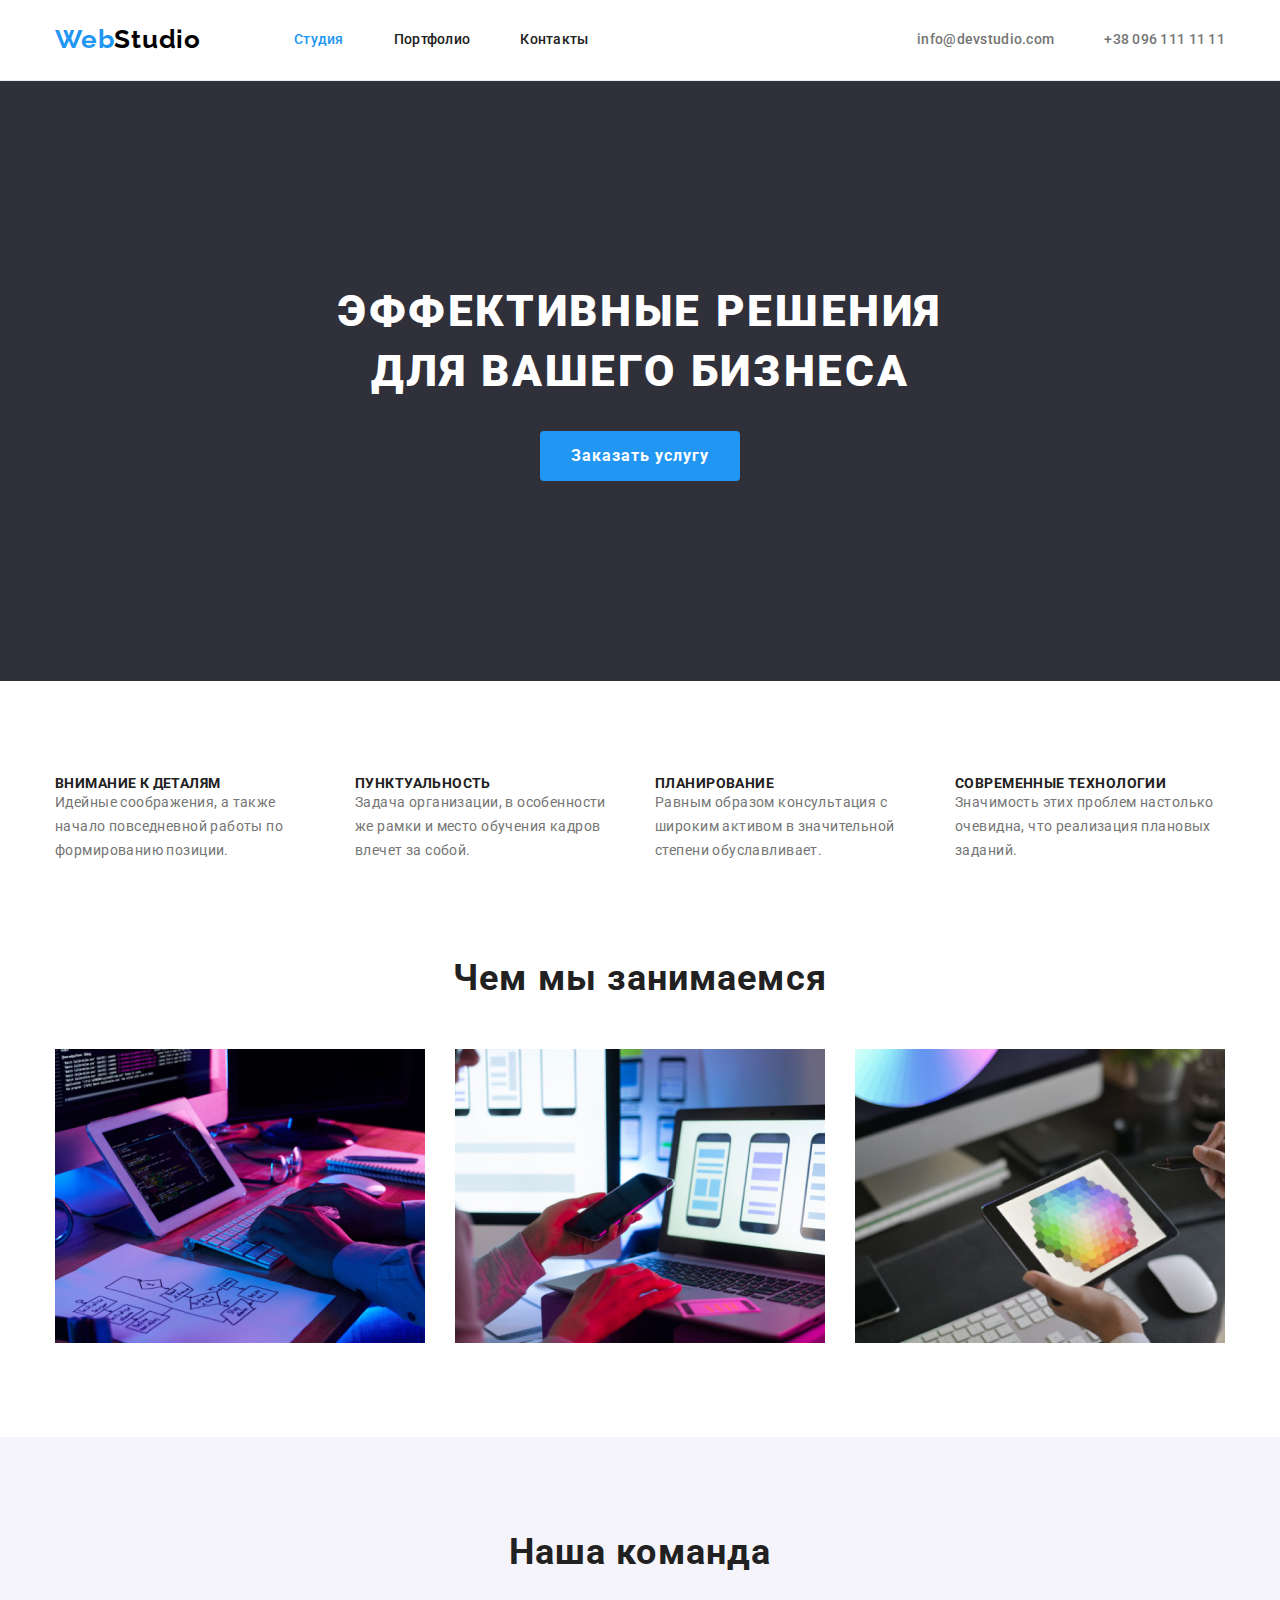
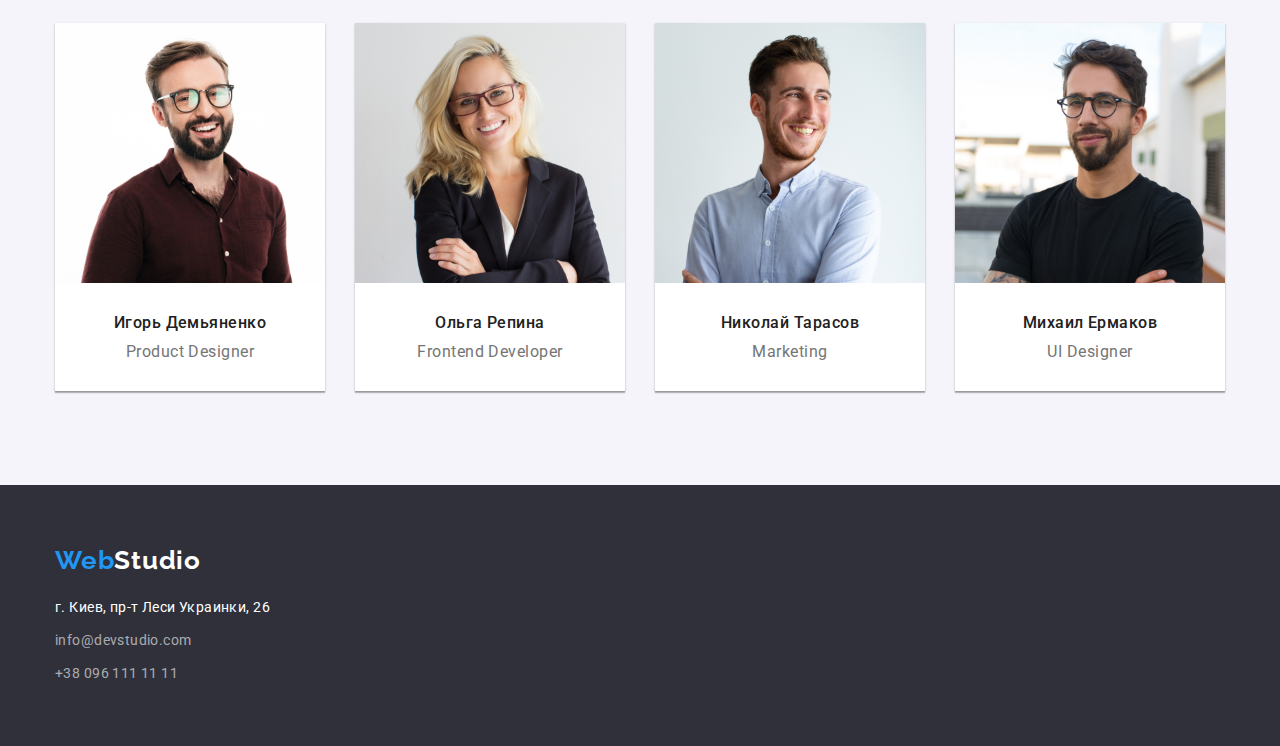
==== index.html @ e0f99a3e "1st initial commit" ====
<!DOCTYPE html>
<html lang="ru">
  <head>
    <meta charset="UTF-8" />
    <meta name="viewport" content="width=device-width, initial-scale=1.0" />
    <title>Главная</title>
    <link rel="stylesheet" href="https://cdnjs.cloudflare.com/ajax/libs/modern-normalize/1.0.0/modern-normalize.css" />
    <link
      href="https://fonts.googleapis.com/css2?family=Raleway:wght@700&family=Roboto:wght@400;500;700;900&display=swap"
      rel="stylesheet"
    />
    <link rel="stylesheet" href="./css/styles.css" />
  </head>

  <body>

    <!--HEADER-->

    
    <header class="page-header">
      
      <div class="container">
   
         <nav class="navigation">
           <a class="logo link logo-light-theme" href="./index.html" aria-label="логотип Веб Студии">
             <span class="logo-web">Web</span><span class="logo-studio-dark">Studio</span>
           </a>
         </nav>
   
         <nav class="navigation">
   
           <ul class="navigation-list list">
             <li class="navigation-list-item">
               <a class="navigation-list-link link link-current " href="./index.html">Студия</a>
             </li>
             <li class="navigation-list-item">
               <a class="navigation-list-link link" href="./portfolio.html">Портфолио</a>
             </li>
             <li class="navigation-list-item">
               <a class="navigation-list-link link" href="">Контакты</a>
             </li>
           </ul>
   
         </nav>
       
         <address class="address">
   
           <ul class="address-list list">
             <li class="address-list-item">
               <a class="address-list-link link address-light-theme" href="mailto:info@devstudio.com">info@devstudio.com</a>
             </li>
             <li class="address-list-item">
               <a class="address-list-link link address-light-theme" href="tel:+380961111111">+38 096 111 11 11</a>
             </li>
           </ul>
         </address>
       </div>
   
       </header>


    <main>

      <!--HERO-->

      <section class="hero">

        <h1 class="hero-title">
          Эффективные решения для вашего бизнеса
        </h1>

        <button class="modal-button" type="button">Заказать услугу</button>
      </section>

      <!--ADVANTAGES-->

      <section class="advantages">

        <h2 hidden>Advantages</h2>

        <ul class="advantages-list list container">

         <li class="advantages-list-item">
           <h3 class="advantages-list-title">Внимание к деталям</h3>
           <p class="advantages-list-description">
             Идейные соображения, а также начало повседневной работы по формированию позиции.
           </p>
         </li>
          
         <li class="advantages-list-item">
           <h3 class="advantages-list-title">Пунктуальность</h3>
           <p class="advantages-list-description">
             Задача организации, в особенности же рамки и место обучения кадров влечет за собой.
           </p>
         </li>

         <li class="advantages-list-item">
           <h3 class="advantages-list-title">Планирование</h3>
           <p class="advantages-list-description">
            Равным образом консультация с широким активом в значительной степени обуславливает.
           </p>
         </li>

         <li class="advantages-list-item">
          <h3 class="advantages-list-title">Современные технологии</h3>
           <p class="advantages-list-description">
             Значимость этих проблем настолько очевидна, что реализация плановых заданий.
           </p>
         </li>

        </ul>

      </section>

      <!--WORK EXAMPLES-->

      <section class="gallery">

        <h2 class="title">Чем мы занимаемся</h2>

        <ul class="gallery-list list container">

          <li class="gallery-list-item">
            <img
              class="gallery-img"
              src="./images/works/work_1.jpg"
              alt="человек печатает на клавиатуре"
              width="370"
              height="294"
            />
          </li>

          <li class="gallery-list-item">
            <img
              class="gallery-img"
              src="./images/works/work_2.jpg"
              alt="человек работает за ноутбуком с телефоном"
              width="370"
              height="294"
            />
          </li>

          <li class="gallery-list-item">
            <img
              class="gallery-img"
              src="./images/works/work_3.jpg"
              alt=" человек работает на айпаде"
              width="370"
              height="294"
            />
          </li>

        </ul></div>
        

      </section>

      <!--TEAM-->

      <section class="staff">

        <h2 class="title">Наша команда</h2>

        <ul class="staff-list list container">

          <li class="staff-list-item">
            <div class="product-designer">
              <img class="staff-photo" src="./images/team/team_1.jpg" alt="Игорь Демьяненко" width="270" height="260" />
              <h3 class="staff-name">Игорь Демьяненко</h3>
              <p lang="en" class="staff-proffession">Product Designer</p>
            </div>
          </li>

          <li class="staff-list-item">
            <div class="frontennd-developer">
              <img class="staff-photo" src="./images/team/team_2.jpg" alt="Ольга Репина" width="270" height="260" />
              <h3 class="staff-name">Ольга Репина</h3>
              <p lang="en" class="staff-proffession">Frontend Developer</p>
            </div>
          </li>

          <li class="staff-list-item">
            <div class="marketing">
              <img class="staff-photo" src="./images/team/team_3.jpg" alt="Николай Тарасов" width="270" height="260" />
              <h3 class="staff-name">Николай Тарасов</h3>
              <p lang="en" class="staff-proffession">Marketing</p>
            </div>
          </li>

          <li class="staff-list-item">
            <div class="ui-designer">
              <img class="staff-photo" src="./images/team/team_4.jpg" alt="Михаил Ермаков" width="270" height="260" />
              <h3 class="staff-name">Михаил Ермаков</h3>
              <p lang="en" class="staff-proffession">UI Designer</p>
            </div>
          </li>

        </ul>

      </section>
      
    </main>

    <!--FOOTER-->

    <footer class="footer">
      
      <section class="footer-container container">

        <h2 hidden>Adress</h2>

        <div class="footer-nav">

          <nav class="navigation">

            <a class="logo link" href="./index.html" aria-label="логотип Веб Студии"
              ><span class="logo-web">Web</span><span class="logo-studio-light">Studio</span></a
            >

          </nav>

          <address class="address">

            <ul class="address-list list">
              <li class="address-list-item">
                <a class="address-list-link link location" href="https://goo.gl/maps/hSvquqhqqcb26WJL9" target="_blank"
                  >г. Киев, пр-т Леси Украинки, 26</a
                >
              </li>
              <li class="address-list-item">
                <a class="address-list-link link address-dark-theme href="mailto:info@devstudio.com">info@devstudio.com</a>
              </li>
              <li class="address-list-item">
                <a class="address-list-link link address-dark-theme" href="tel:+380961111111">+38 096 111 11 11</a>
              </li>
            </ul>

          </address>

        </div>

      </section>
    </footer>
  </body>
</html>
---- css/styles.css ----
:root {
  --main-font: "Roboto", sans-serif;
  --secondary-font: "Raleway", sans-serif;
  --secondary-text-color: #212121;
  --main-text-color: #757575;
  --dark-theme-color: #ffffff;
  --dark-theme-secondary-color: rgba(255, 255, 255, 0.6);
  --dark-logo-color: #000000;
  --accent-color: #2196f3;
}

*,
*::before,
*::after {
  padding: 0;
  margin: 0;
}

img {
  display: block;
}

body {
  font-family: var(--main-font);
  font-style: normal;
  color: var(--main-text-color);
}

/* ============ COMPONENTS ============ */

.list {
  list-style: none;
  padding: 0px;
  margin: 0px;
  list-style: none;
}

.link {
  text-decoration: none;
}

.container {
  width: 1200px;
  padding-left: 15px;
  padding-right: 15px;
  margin-left: auto;
  margin-right: auto;
}

.logo {
  font-family: var(--secondary-font);
  font-style: normal;
  font-weight: 700;
  font-size: 26px;
  line-height: 1.192;
  letter-spacing: 0.03em;
}

.logo-web {
  color: var(--accent-color);
}

.address {
  font-family: var(--main-font);
  font-style: normal;
  font-size: 14px;
}

.modal-button {
  font-family: var(--main-font);
  font-weight: 700;
  font-size: 16px;
  line-height: 1.875;
  text-align: center;
  letter-spacing: 0.06em;
  color: var(--dark-theme-color);
  background-color: var(--accent-color);
  border-style: none;

  min-width: 200px;
  height: 50px;
  border-radius: 4px;
  margin-top: 30px;
}

.title {
  font-weight: 700;
  font-size: 36px;
  line-height: 1.167;
  text-align: center;
  letter-spacing: 0.03em;
  color: var(--secondary-text-color);
}

h1,
h2,
h3 {
  margin: 0px;
}

/* ============ END COMPONENTS ============ */

/* ============ HEADER ============ */

.page-header {
  border-bottom: 1px solid #ececec;
  padding-top: 24px;
  padding-bottom: 25px;
}

.page-header .container {
  display: flex;
  align-items: center;
  justify-content: center;
}

.page-header .navigation-list {
  display: flex;
  margin-left: 93px;
}

.page-header .navigation-list-item + .navigation-list-item {
  margin-left: 50px;
}

.logo-studio-dark {
  color: var(--dark-logo-color);
}

.navigation-list-link {
  display: block;
  color: var(--secondary-text-color);
  font-weight: 500;
  font-size: 14px;
  line-height: 1.143;
  letter-spacing: 0.02em;

  cursor: pointer;
}

.navigation-list-link:hover,
.navigation-list-link:focus,
.address-list-link:hover,
.address-list-link:focus {
  color: var(--accent-color);
}

.address-light-theme {
  font-weight: 500;
  line-height: 1.143;
  letter-spacing: 0.02em;
  color: var(--main-text-color);
}

.page-header .address {
  display: flex;
  margin-left: auto;
}

.page-header .address-list {
  display: flex;
}

.page-header .address-list-item + .address-list-item {
  margin-left: 50px;
}

.address-list-link {
  display: block;
}

.link-current {
  color: var(--accent-color);
}

/* ============ END HEADER ============ */

/* ============ HERO ============ */

.hero {
  padding-top: 200px;
  padding-bottom: 200px;
  background-color: #2f303a;
  text-align: center;
}

.hero-title {
  width: 696px;
  font-family: var(--main-font);
  font-style: normal;
  font-weight: 900;
  font-size: 44px;
  line-height: 1.364;
  letter-spacing: 0.06em;
  text-transform: uppercase;
  color: var(--dark-theme-color);
  margin: 0 auto;
}

/* ============ END HERO ============ */

/* ============ ADVANTAGES ============ */

.advantages {
  padding-top: 94px;
  padding-bottom: 94px;
}

.advantages-list-title {
  font-weight: 700;
  font-size: 14px;
  line-height: 1.143;
  letter-spacing: 0.03em;
  text-transform: uppercase;
  color: var(--secondary-text-color);
}

.advantages-list-description {
  font-weight: 400;
  font-size: 14px;
  line-height: 1.714;
  letter-spacing: 0.03em;
}

.advantages .container {
  display: flex;
  justify-content: space-between;
}

.advantages-list-item {
  width: 270px;
}

/* ============ END ADVANTAGES ============ */

/* ============ WORKS GALLERY ============ */

.gallery {
  padding-bottom: 94px;
}

.gallery .title {
}

.gallery .container {
  display: flex;
  justify-content: space-between;
  margin-top: 50px;
}

/* ============ END WORKS GALLERY ============ */

/* ============ TEAM ============ */

.staff {
  background-color: #f5f4fa;
  padding-top: 94px;
  padding-bottom: 94px;
}

.staff .container {
  display: flex;
  justify-content: space-between;
  margin-top: 50px;
}

.staff-name {
  font-weight: 500;
  font-size: 16px;
  line-height: 1.188;
  letter-spacing: 0.03em;
  color: var(--secondary-text-color);
  margin-top: 30px;
}

.staff-proffession {
  font-weight: 400;
  font-size: 16px;
  line-height: 1.188;
  letter-spacing: 0.03em;
  margin-top: 10px;
}

.staff-list-item {
  text-align: center;
  padding-bottom: 30px;
  background-color: var(--dark-theme-color);
  box-shadow: 0px 1px 3px rgba(0, 0, 0, 0.12), 0px 1px 1px rgba(0, 0, 0, 0.14), 0px 2px 1px rgba(0, 0, 0, 0.2);
}

/* ============ END TEAM ============ */

/* ============ FOOTER ============ */

.footer {
  padding-top: 60px;
  padding-bottom: 60px;
  background-color: #2f303a;
}

.logo-studio-light {
  color: var(--dark-theme-color);
}

.location {
  font-weight: 400;
  font-size: 14px;
  line-height: 1.714;
  letter-spacing: 0.03em;
  color: var(--dark-theme-color);
}

.address-dark-theme {
  font-weight: 400;
  line-height: 1.714;
  letter-spacing: 0.03em;
  color: var(--dark-theme-secondary-color);
}

.footer .address {
  margin-top: 20px;
}

.footer .address-list-item:not(:first-child) {
  margin-top: 9px;
}

/* ============ END FOOTER ============ */

/* ============ PORTFOLIO PAGE ============ */

.portfolio {
  padding-top: 94px;
  padding-bottom: 94px;
}

.filter-list {
  width: 611px;
  display: flex;
  justify-content: space-between;
  margin-left: auto;
  margin-right: auto;
}

.filter-button {
  font-weight: 500;
  font-size: 16px;
  line-height: 1.625;
  text-align: center;
  letter-spacing: 0.03em;
  color: var(--secondary-text-color);

  background-color: #f5f4fa;
  border-style: none;
  min-width: 73px;
  height: 50px;
  padding: 6px 22px;
  border-radius: 4px;

  cursor: pointer;
}

.filter-button:hover {
  color: var(--dark-theme-color);
  background-color: var(--accent-color);
  box-shadow: 0px 3px 1px rgba(0, 0, 0, 0.1), 0px 1px 2px rgba(0, 0, 0, 0.08), 0px 2px 2px rgba(0, 0, 0, 0.12);
}

.work-gallery .container {
  display: flex;
  flex-wrap: wrap;
  margin-top: 50px;
}

.work-list-item {
  width: calc((100% - 60px) / 3);
  margin-right: 30px;
  margin-bottom: 30px;
}

.work-list-item:nth-last-child(-n + 3) {
  margin-bottom: 0px;
}

.work-list-item:nth-child(3n) {
  margin-right: 0px;
}

.work-name {
  font-weight: 700;
  font-size: 18px;
  line-height: 2;
  letter-spacing: 0.06em;
  color: var(--secondary-text-color);
  margin-top: 20px;
}

.work-type {
  font-weight: 400;
  font-size: 16px;
  line-height: 1.875;
  letter-spacing: 0.03em;
  margin-top: 4px;
}

.work-card {
  padding-top: 20px;
  padding-bottom: 20px;
  padding-right: 24px;
  padding-left: 24px;
  border-top: 0;
  border-right: 1px;
  border-left: 1px;
  border-bottom: 1px;
  border-style: solid;
  border-color: #eeeeee;
}

/* ============ END PORTFOLIO PAGE ============ */
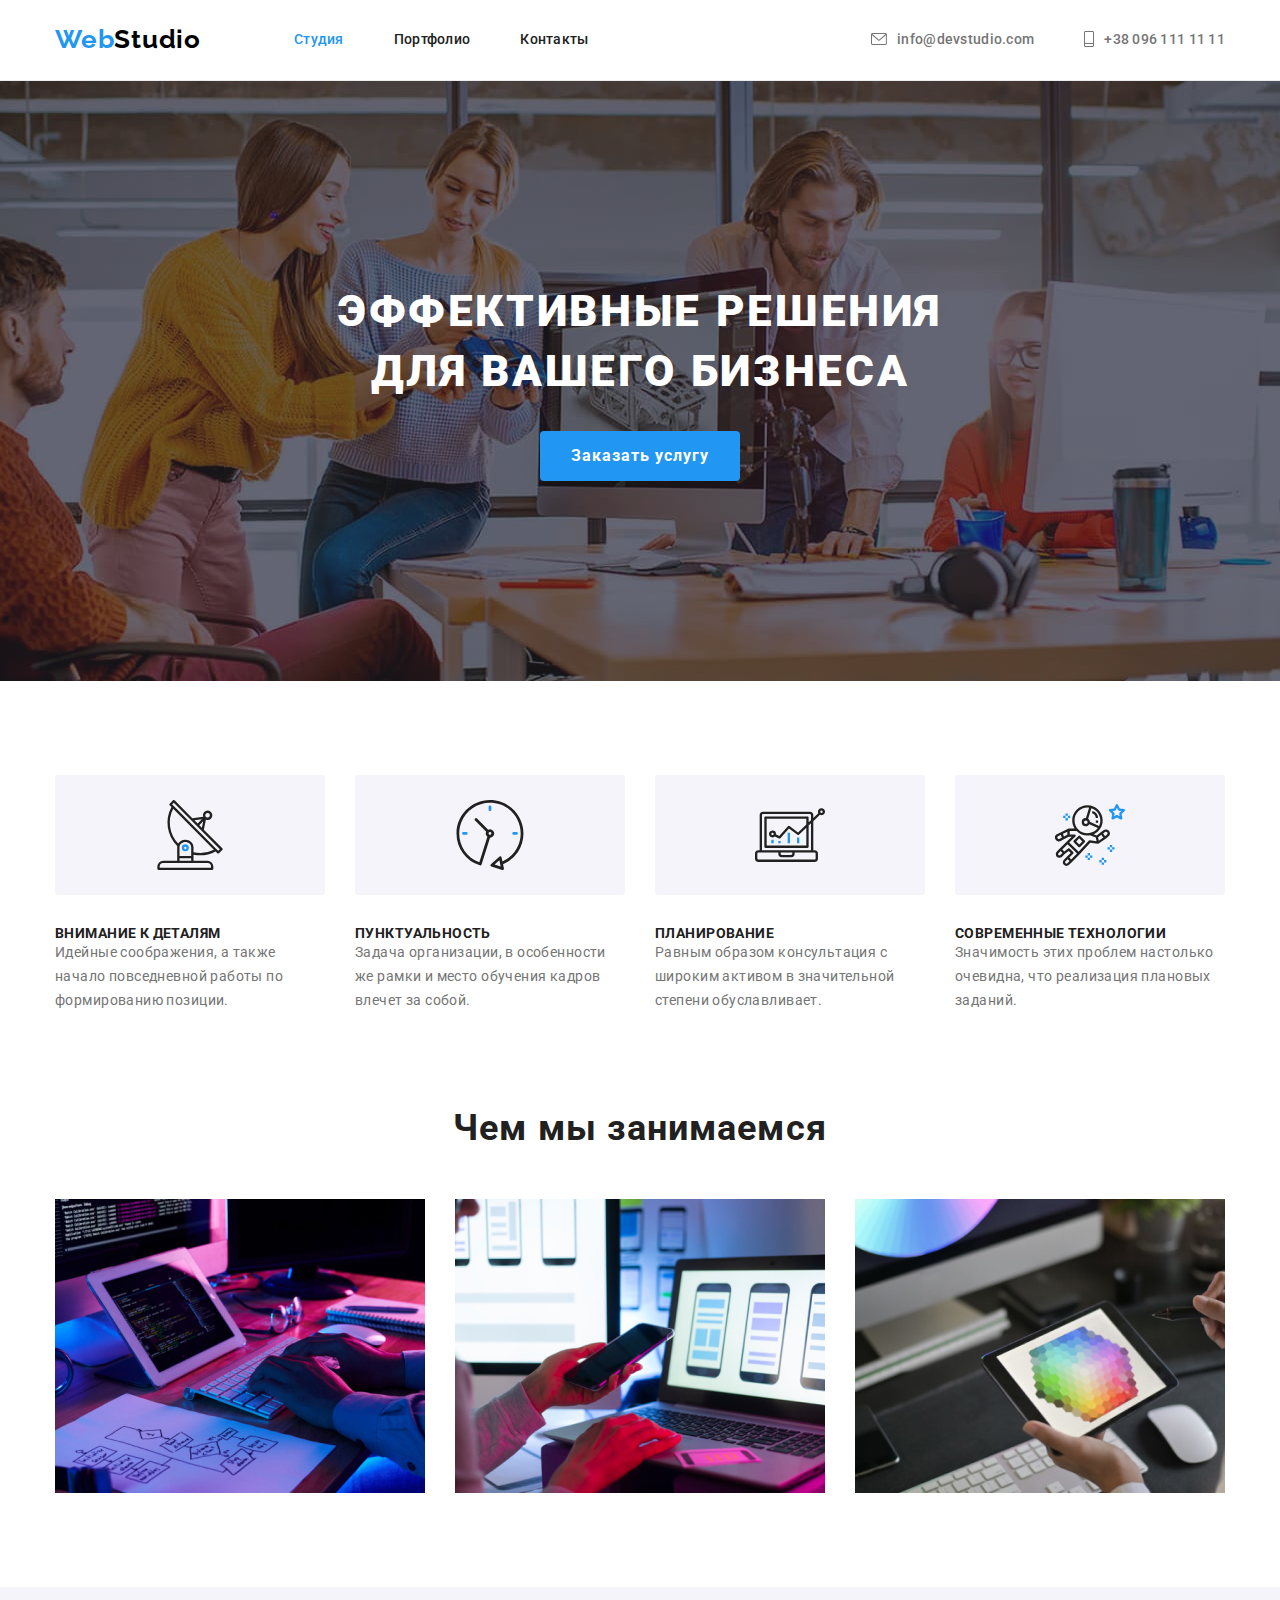
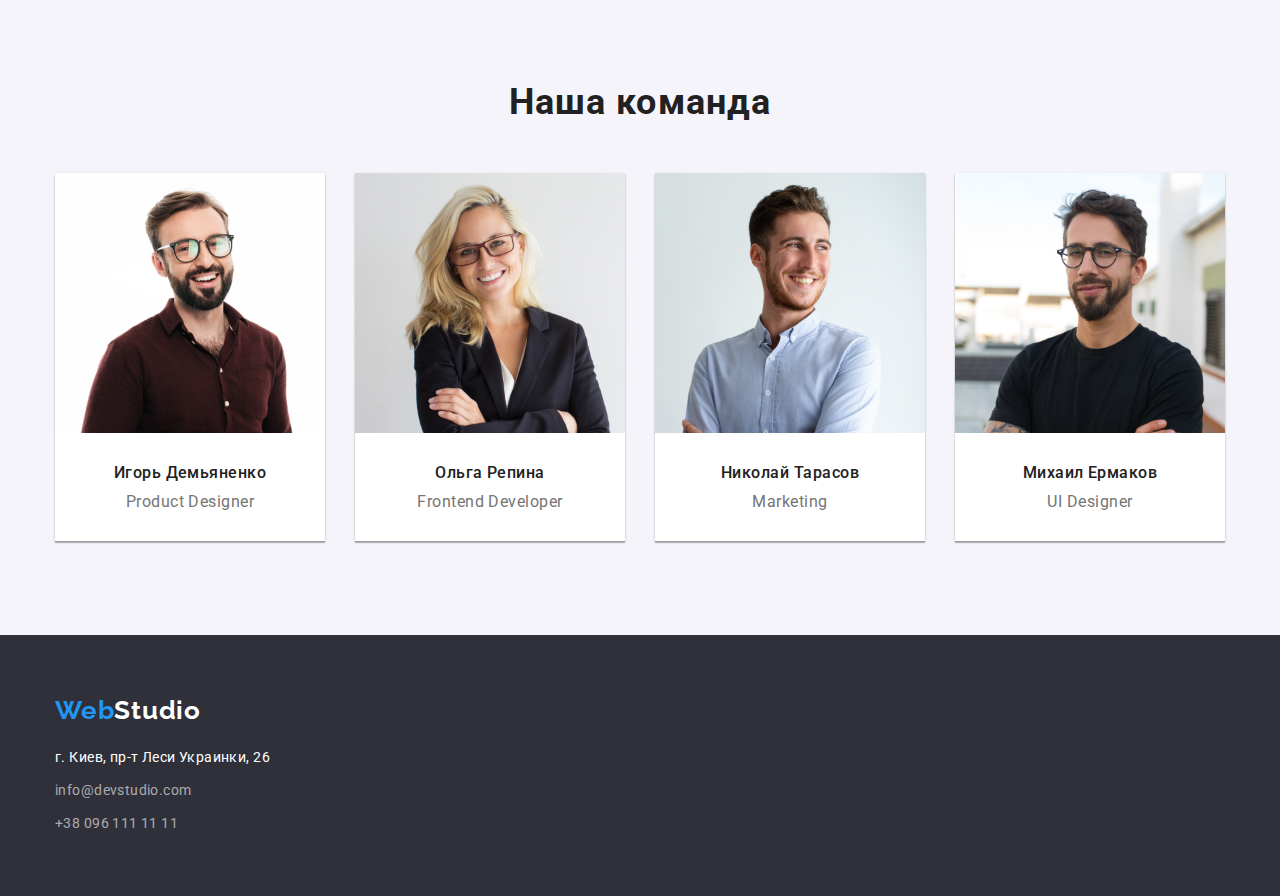
==== commit 39fd2010: "adds  header icons, advantages icons" ====
--- a/index.html
+++ b/index.html
@@ -31,7 +31,8 @@
    
            <ul class="navigation-list list">
              <li class="navigation-list-item">
-               <a class="navigation-list-link link link-current " href="./index.html">Студия</a>
+                <a class="navigation-list-link link link-current " href="./index.html"> 
+                Студия</a>
              </li>
              <li class="navigation-list-item">
                <a class="navigation-list-link link" href="./portfolio.html">Портфолио</a>
@@ -47,10 +48,18 @@
    
            <ul class="address-list list">
              <li class="address-list-item">
-               <a class="address-list-link link address-light-theme" href="mailto:info@devstudio.com">info@devstudio.com</a>
+               <a class="address-list-link link address-light-theme" href="mailto:info@devstudio.com">
+                 <svg class="contacts-icon mail-icon">
+                    <use href="./images/symbol-defs.svg#icon-mail" ></use>
+                 </svg> info@devstudio.com
+                </a>
              </li>
              <li class="address-list-item">
-               <a class="address-list-link link address-light-theme" href="tel:+380961111111">+38 096 111 11 11</a>
+                <a class="address-list-link link address-light-theme" href="tel:+380961111111">
+                  <svg class="contacts-icon phone-icon">
+                    <use href="./images/symbol-defs.svg#icon-phone" ></use>
+                 </svg> +38 096 111 11 11
+                </a>
              </li>
            </ul>
          </address>
@@ -81,28 +90,28 @@
         <ul class="advantages-list list container">
 
          <li class="advantages-list-item">
-           <h3 class="advantages-list-title">Внимание к деталям</h3>
+           <h3 class="advantages-list-title details">Внимание к деталям</h3>
            <p class="advantages-list-description">
              Идейные соображения, а также начало повседневной работы по формированию позиции.
            </p>
          </li>
           
          <li class="advantages-list-item">
-           <h3 class="advantages-list-title">Пунктуальность</h3>
+           <h3 class="advantages-list-title punctuality">Пунктуальность</h3>
            <p class="advantages-list-description">
              Задача организации, в особенности же рамки и место обучения кадров влечет за собой.
            </p>
          </li>
 
          <li class="advantages-list-item">
-           <h3 class="advantages-list-title">Планирование</h3>
+           <h3 class="advantages-list-title planning">Планирование</h3>
            <p class="advantages-list-description">
             Равным образом консультация с широким активом в значительной степени обуславливает.
            </p>
          </li>
 
          <li class="advantages-list-item">
-          <h3 class="advantages-list-title">Современные технологии</h3>
+          <h3 class="advantages-list-title technologies">Современные технологии</h3>
            <p class="advantages-list-description">
              Значимость этих проблем настолько очевидна, что реализация плановых заданий.
            </p>
--- a/css/styles.css
+++ b/css/styles.css
@@ -166,11 +166,32 @@
 }
 
 .address-list-link {
-  display: block;
+  display: flex;
+  align-items: center;
 }
 
 .link-current {
   color: var(--accent-color);
+}
+
+.contacts-icon {
+  margin-right: 10px;
+  fill: var(--main-text-color);
+}
+
+.phone-icon {
+  width: 10px;
+  height: 16px;
+}
+
+.mail-icon {
+  width: 16px;
+  height: 12px;
+}
+
+.contacts-icon:hover,
+.contacts-icon:focus {
+  fill: var(--accent-color);
 }
 
 /* ============ END HEADER ============ */
@@ -182,6 +203,11 @@
   padding-bottom: 200px;
   background-color: #2f303a;
   text-align: center;
+
+  background-image: linear-gradient(rgba(47, 48, 58, 0.4), rgba(47, 48, 58, 0.4)), url("../images/Img.jpg");
+  background-repeat: no-repeat;
+  background-size: cover;
+  background-position: center;
 }
 
 .hero-title {
@@ -231,6 +257,35 @@
   width: 270px;
 }
 
+.advantages-list-title::before {
+  content: "";
+  display: block;
+
+  width: 270px;
+  height: 120px;
+  margin-bottom: 30px;
+
+  border-radius: 4px;
+  background-repeat: no-repeat;
+  background-position: center;
+}
+
+.details::before {
+  background-image: url("../images/Advantages/antenna.svg"), linear-gradient(#f5f4fa, #f5f4fa);
+}
+
+.punctuality::before {
+  background-image: url("../images/Advantages/clock.svg"), linear-gradient(#f5f4fa, #f5f4fa);
+}
+
+.planning::before {
+  background-image: url("../images/Advantages/diagram.svg"), linear-gradient(#f5f4fa, #f5f4fa);
+}
+
+.technologies::before {
+  background-image: url("../images/Advantages/astronaut.svg"), linear-gradient(#f5f4fa, #f5f4fa);
+}
+
 /* ============ END ADVANTAGES ============ */
 
 /* ============ WORKS GALLERY ============ */
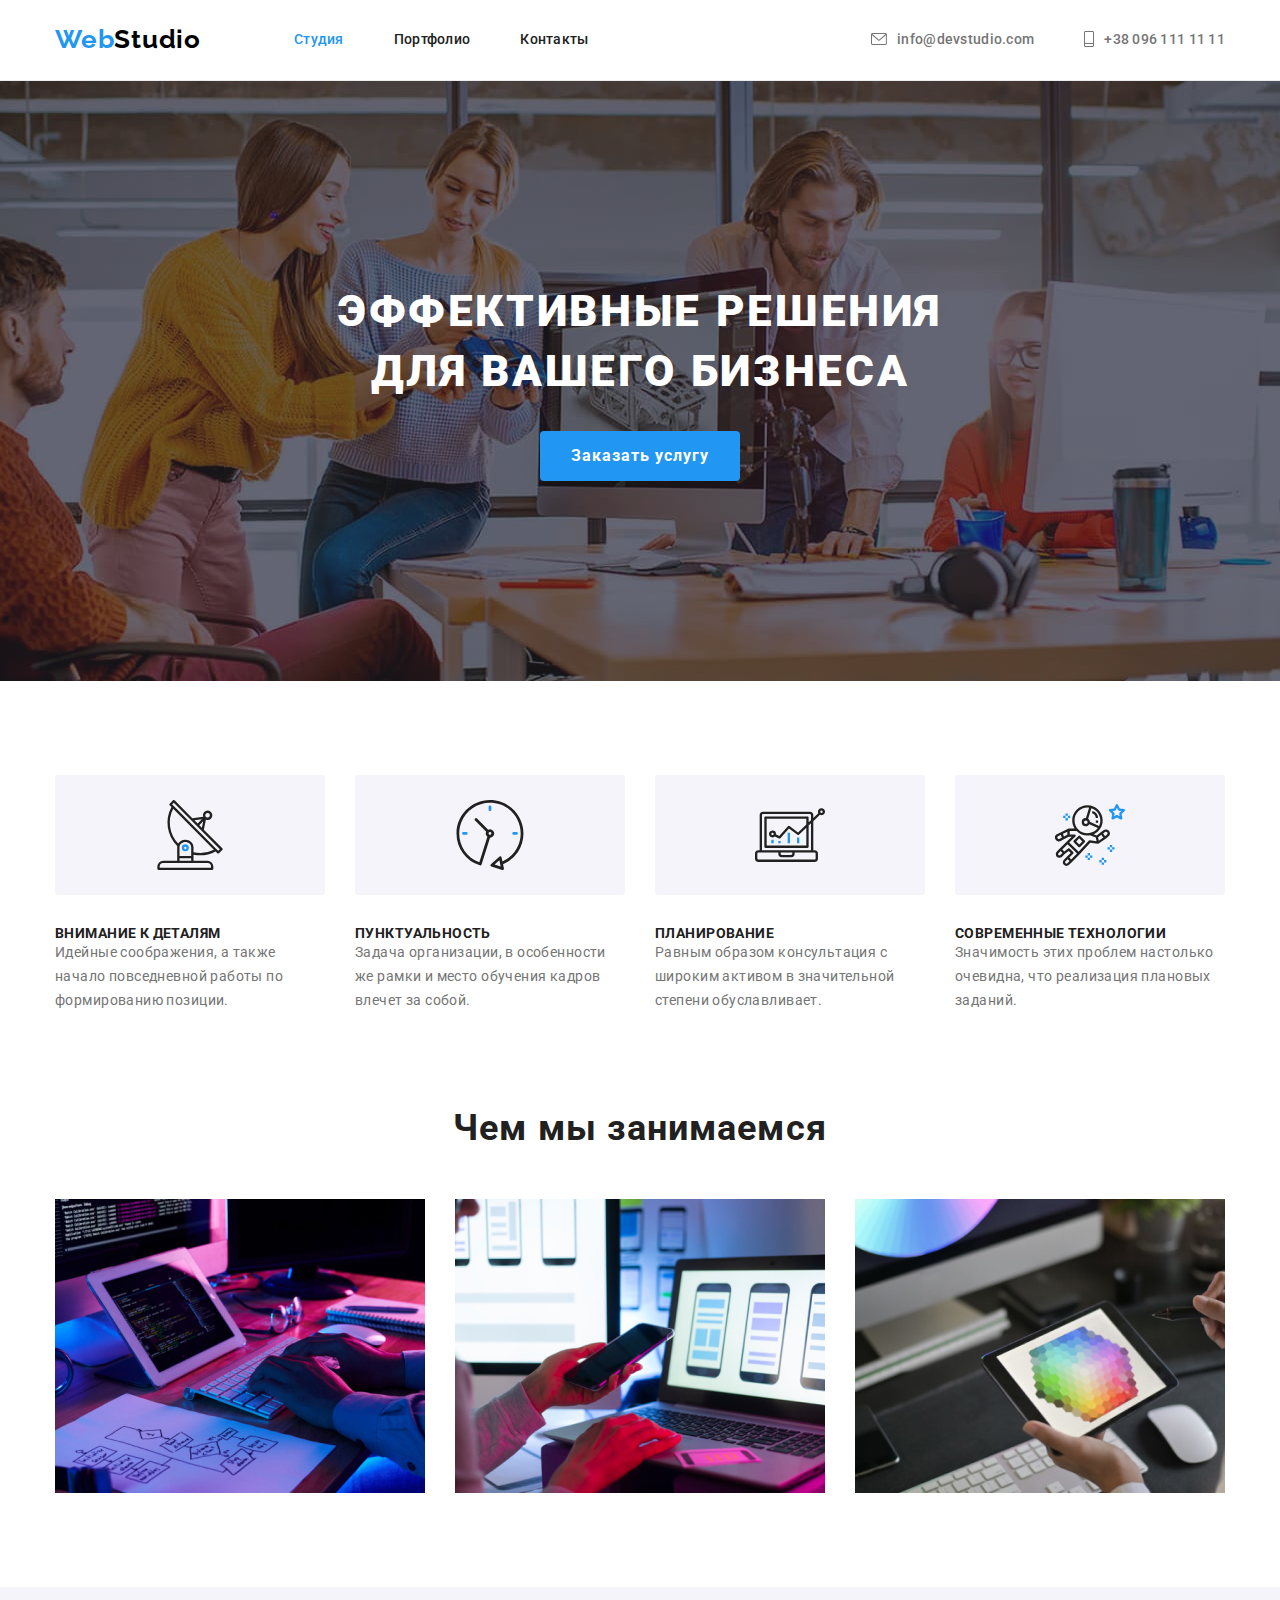
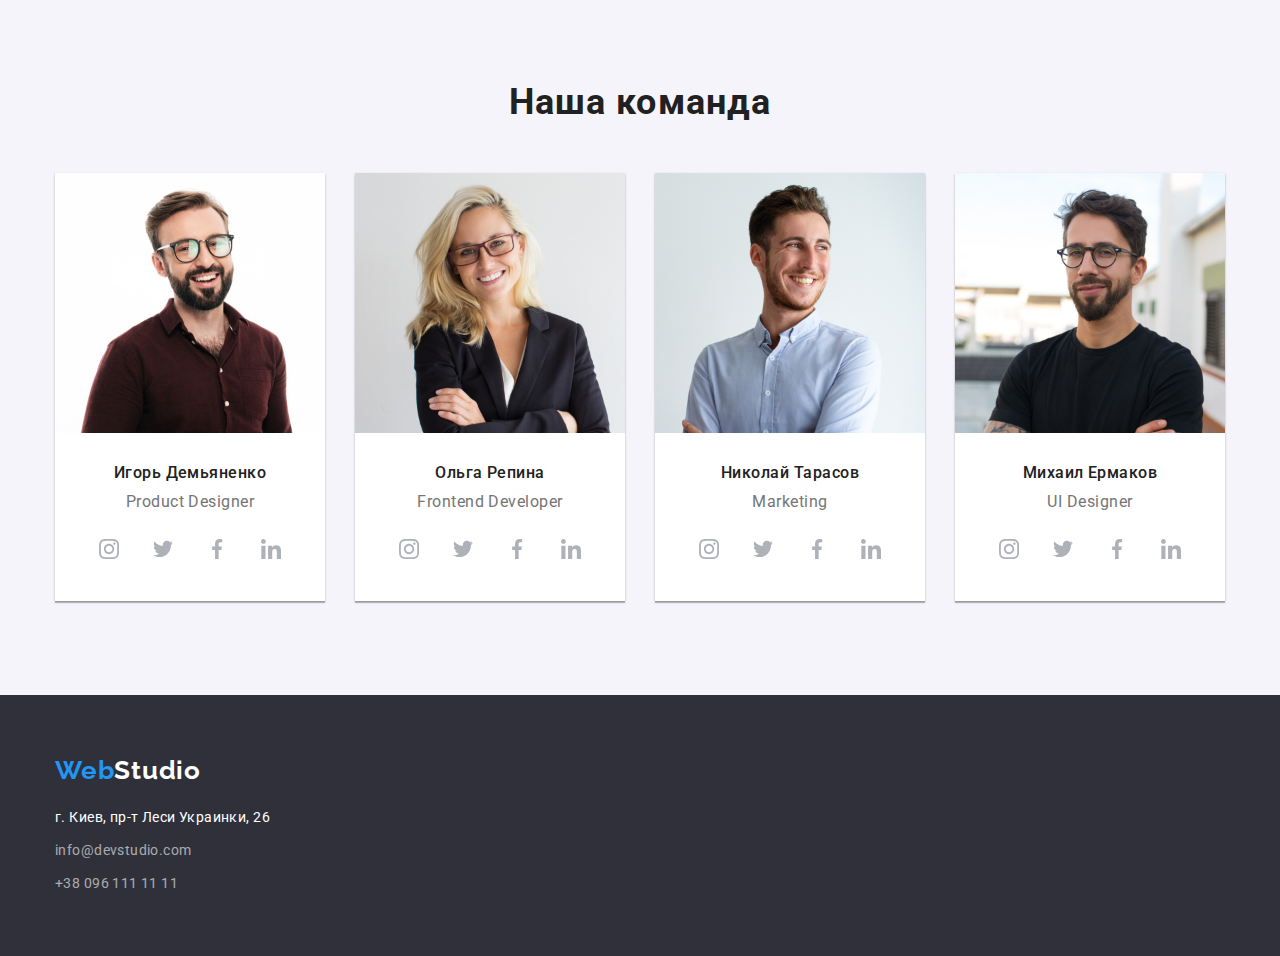
==== commit 214aee44: "adds social icons" ====
--- a/index.html
+++ b/index.html
@@ -21,51 +21,51 @@
       
       <div class="container">
    
-         <nav class="navigation">
-           <a class="logo link logo-light-theme" href="./index.html" aria-label="логотип Веб Студии">
-             <span class="logo-web">Web</span><span class="logo-studio-dark">Studio</span>
-           </a>
-         </nav>
-   
-         <nav class="navigation">
-   
-           <ul class="navigation-list list">
-             <li class="navigation-list-item">
-                <a class="navigation-list-link link link-current " href="./index.html"> 
+        <nav class="navigation">
+          <a class="logo link logo-light-theme" href="./index.html" aria-label="логотип Веб Студии">
+            <span class="logo-web">Web</span><span class="logo-studio-dark">Studio</span>
+          </a>
+        </nav>
+   
+        <nav class="navigation">
+   
+          <ul class="navigation-list list">
+            <li class="navigation-list-item">
+               <a class="navigation-list-link link link-current " href="./index.html"> 
                 Студия</a>
-             </li>
-             <li class="navigation-list-item">
+            </li>
+            <li class="navigation-list-item">
                <a class="navigation-list-link link" href="./portfolio.html">Портфолио</a>
-             </li>
-             <li class="navigation-list-item">
+            </li>
+            <li class="navigation-list-item">
                <a class="navigation-list-link link" href="">Контакты</a>
-             </li>
-           </ul>
-   
-         </nav>
+            </li>
+          </ul>
+   
+        </nav>
        
-         <address class="address">
-   
-           <ul class="address-list list">
-             <li class="address-list-item">
-               <a class="address-list-link link address-light-theme" href="mailto:info@devstudio.com">
-                 <svg class="contacts-icon mail-icon">
-                    <use href="./images/symbol-defs.svg#icon-mail" ></use>
-                 </svg> info@devstudio.com
-                </a>
-             </li>
-             <li class="address-list-item">
-                <a class="address-list-link link address-light-theme" href="tel:+380961111111">
-                  <svg class="contacts-icon phone-icon">
-                    <use href="./images/symbol-defs.svg#icon-phone" ></use>
-                 </svg> +38 096 111 11 11
-                </a>
-             </li>
-           </ul>
-         </address>
+        <address class="address">
+   
+          <ul class="address-list list">
+           <li class="address-list-item">
+              <a class="address-list-link link address-light-theme" href="mailto:info@devstudio.com">
+                <svg class="contacts-icon mail-icon">
+                  <use href="./images/symbol-defs.svg#icon-mail" ></use>
+                </svg> info@devstudio.com
+              </a>
+            </li>
+            <li class="address-list-item">
+              <a class="address-list-link link address-light-theme" href="tel:+380961111111">
+                <svg class="contacts-icon phone-icon">
+                  <use href="./images/symbol-defs.svg#icon-phone" ></use>
+                </svg> +38 096 111 11 11
+              </a>
+            </li>
+          </ul>
+        </address>
        </div>
    
-       </header>
+    </header>
 
 
     <main>
@@ -178,6 +178,38 @@
               <h3 class="staff-name">Игорь Демьяненко</h3>
               <p lang="en" class="staff-proffession">Product Designer</p>
             </div>
+
+            <ul class="social-media list">
+              <li>
+                <a class="social-media-link link" href="">
+                 <svg class="social-media-icons insta">
+                  <use href="./images/symbol-defs.svg#icon-instagram"></use>
+                 </svg>
+                </a>
+              </li>
+              <li>
+                <a class="social-media-link link" href="">
+                  <svg class="social-media-icons twitter">
+                    <use href="./images/symbol-defs.svg#icon-twitter"></use>
+                   </svg>
+                </a>
+              </li>
+              <li>
+                <a class="social-media-link link" href="">
+                  <svg class="social-media-icons fb">
+                    <use href="./images/symbol-defs.svg#icon-facebook"></use>
+                   </svg>
+                </a>
+              </li>
+              <li>
+                <a class="social-media-link link" href="">
+                  <svg class="social-media-icons linkedin">
+                    <use href="./images/symbol-defs.svg#icon-linkedin"></use>
+                   </svg>
+                </a>
+              </li>
+            </ul>
+            
           </li>
 
           <li class="staff-list-item">
@@ -186,6 +218,36 @@
               <h3 class="staff-name">Ольга Репина</h3>
               <p lang="en" class="staff-proffession">Frontend Developer</p>
             </div>
+            <ul class="social-media list">
+              <li>
+                <a class="social-media-link link" href="">
+                 <svg class="social-media-icons insta">
+                  <use href="./images/symbol-defs.svg#icon-instagram"></use>
+                 </svg>
+                </a>
+              </li>
+              <li>
+                <a class="social-media-link link" href="">
+                  <svg class="social-media-icons twitter">
+                    <use href="./images/symbol-defs.svg#icon-twitter"></use>
+                   </svg>
+                </a>
+              </li>
+              <li>
+                <a class="social-media-link link" href="">
+                  <svg class="social-media-icons fb">
+                    <use href="./images/symbol-defs.svg#icon-facebook"></use>
+                   </svg>
+                </a>
+              </li>
+              <li>
+                <a class="social-media-link link" href="">
+                  <svg class="social-media-icons linkedin">
+                    <use href="./images/symbol-defs.svg#icon-linkedin"></use>
+                   </svg>
+                </a>
+              </li>
+            </ul>
           </li>
 
           <li class="staff-list-item">
@@ -194,6 +256,36 @@
               <h3 class="staff-name">Николай Тарасов</h3>
               <p lang="en" class="staff-proffession">Marketing</p>
             </div>
+            <ul class="social-media list">
+              <li>
+                <a class="social-media-link link" href="">
+                 <svg class="social-media-icons insta">
+                  <use href="./images/symbol-defs.svg#icon-instagram"></use>
+                 </svg>
+                </a>
+              </li>
+              <li>
+                <a class="social-media-link link" href="">
+                  <svg class="social-media-icons twitter">
+                    <use href="./images/symbol-defs.svg#icon-twitter"></use>
+                   </svg>
+                </a>
+              </li>
+              <li>
+                <a class="social-media-link link" href="">
+                  <svg class="social-media-icons fb">
+                    <use href="./images/symbol-defs.svg#icon-facebook"></use>
+                   </svg>
+                </a>
+              </li>
+              <li>
+                <a class="social-media-link link" href="">
+                  <svg class="social-media-icons linkedin">
+                    <use href="./images/symbol-defs.svg#icon-linkedin"></use>
+                   </svg>
+                </a>
+              </li>
+            </ul>
           </li>
 
           <li class="staff-list-item">
@@ -202,6 +294,36 @@
               <h3 class="staff-name">Михаил Ермаков</h3>
               <p lang="en" class="staff-proffession">UI Designer</p>
             </div>
+            <ul class="social-media list">
+              <li>
+                <a class="social-media-link link" href="">
+                 <svg class="social-media-icons insta">
+                  <use href="./images/symbol-defs.svg#icon-instagram"></use>
+                 </svg>
+                </a>
+              </li>
+              <li>
+                <a class="social-media-link link" href="">
+                  <svg class="social-media-icons twitter">
+                    <use href="./images/symbol-defs.svg#icon-twitter"></use>
+                   </svg>
+                </a>
+              </li>
+              <li>
+                <a class="social-media-link link" href="">
+                  <svg class="social-media-icons fb">
+                    <use href="./images/symbol-defs.svg#icon-facebook"></use>
+                   </svg>
+                </a>
+              </li>
+              <li>
+                <a class="social-media-link link" href="">
+                  <svg class="social-media-icons linkedin">
+                    <use href="./images/symbol-defs.svg#icon-linkedin"></use>
+                   </svg>
+                </a>
+              </li>
+            </ul>
           </li>
 
         </ul>
--- a/css/styles.css
+++ b/css/styles.css
@@ -7,6 +7,7 @@
   --dark-theme-secondary-color: rgba(255, 255, 255, 0.6);
   --dark-logo-color: #000000;
   --accent-color: #2196f3;
+  --social-icons-color: #afb1b8;
 }
 
 *,
@@ -37,6 +38,7 @@
 
 .link {
   text-decoration: none;
+  display: block;
 }
 
 .container {
@@ -334,6 +336,7 @@
   line-height: 1.188;
   letter-spacing: 0.03em;
   margin-top: 10px;
+  margin-bottom: 16px;
 }
 
 .staff-list-item {
@@ -341,6 +344,43 @@
   padding-bottom: 30px;
   background-color: var(--dark-theme-color);
   box-shadow: 0px 1px 3px rgba(0, 0, 0, 0.12), 0px 1px 1px rgba(0, 0, 0, 0.14), 0px 2px 1px rgba(0, 0, 0, 0.2);
+}
+
+.social-media {
+  width: 206px;
+  height: 44px;
+  display: flex;
+  justify-content: space-between;
+  align-items: center;
+
+  margin: 0 auto;
+}
+
+.social-media-icons {
+  margin-top: 12px;
+  width: 20px;
+  height: 20px;
+  fill: var(--social-icons-color);
+}
+
+.social-media-icons:hover,
+.social-media-icons:focus {
+  fill: var(--dark-theme-color);
+}
+
+.social-media-link {
+  width: 44px;
+  height: 44px;
+  border-radius: 50%;
+  margin: 0auto;
+}
+
+.social-media-link:hover,
+.social-media-link:focus {
+  width: 44px;
+  height: 44px;
+  background-color: var(--accent-color);
+  border-radius: 50%;
 }
 
 /* ============ END TEAM ============ */
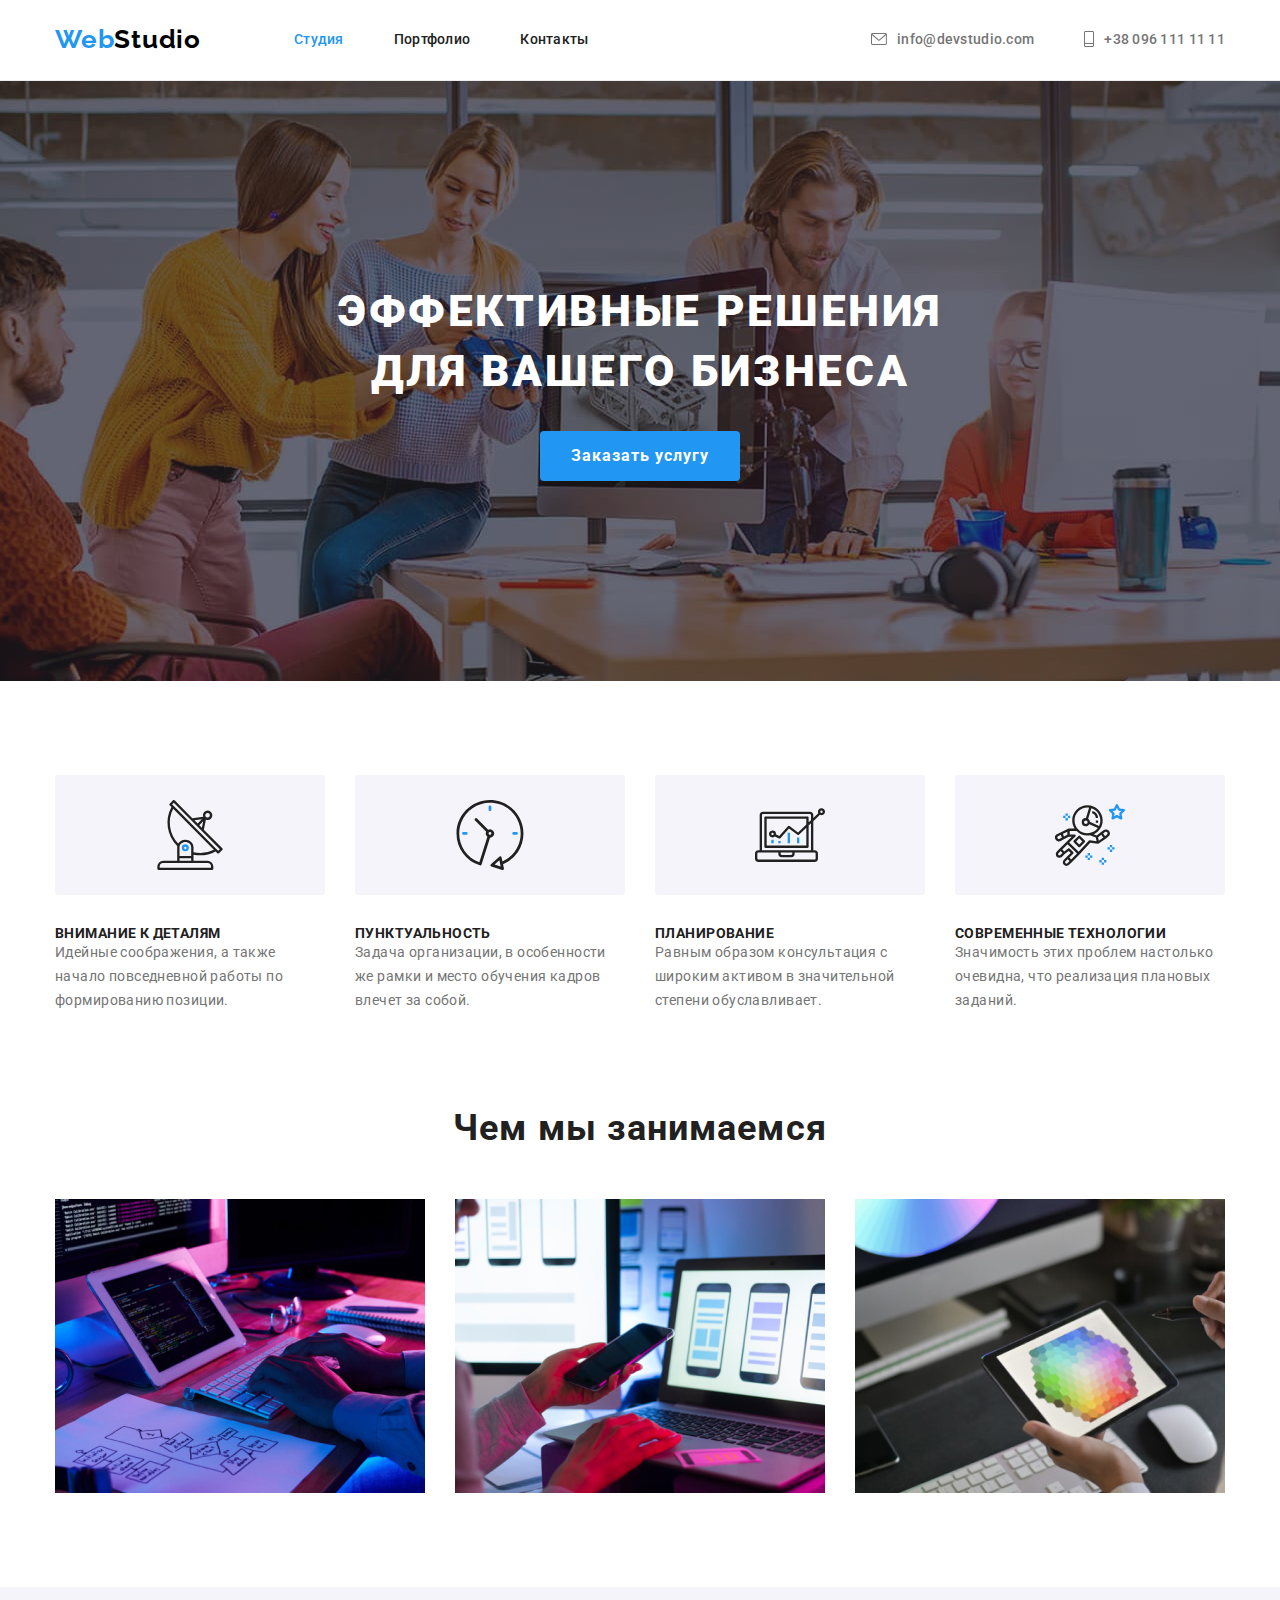
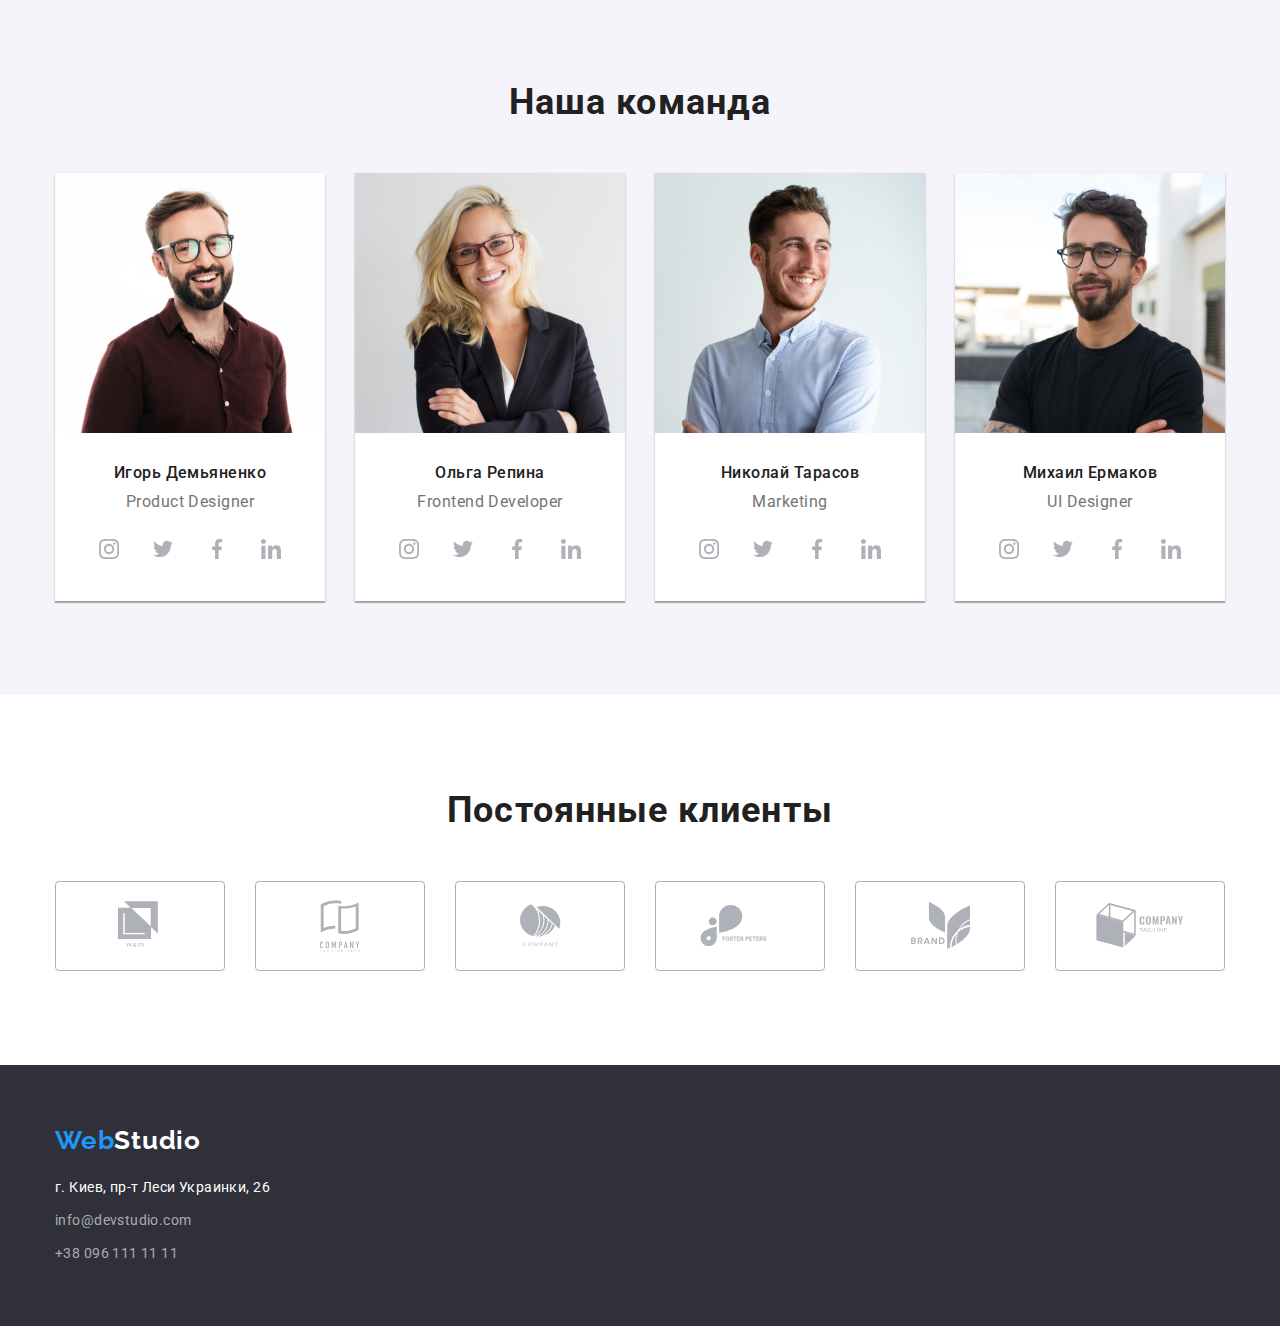
==== commit b8653b8c: "adds clients logo" ====
--- a/index.html
+++ b/index.html
@@ -329,6 +329,66 @@
         </ul>
 
       </section>
+
+      <!-- CLIENTS -->
+
+      <section class="clients">
+
+        <h2 class="title">Постоянные клиенты</h2>
+        
+        <ul class="clients-list list container">
+
+          <li class="clients-list-item">
+           <a class="clients-list-link link" href="">
+             <svg class="clients-logo logo-1">
+               <use href="./images/symbol-defs.svg#icon-logo-1"></use>
+             </svg>
+           </a>
+          </li>
+
+          <li class="clients-list-item">
+            <a class="clients-list-link link" href="">
+              <svg class="clients-logo logo-2">
+                <use href="./images/symbol-defs.svg#icon-logo-2"></use>
+              </svg>
+            </a>
+          </li>
+
+          <li class="clients-list-item">
+            <a class="clients-list-link link" href="">
+              <svg class="clients-logo logo-3">
+                <use href="./images/symbol-defs.svg#icon-logo-3"></use>
+              </svg>
+            </a>
+          </li>
+
+          <li class="clients-list-item">
+            <a class="clients-list-link link" href="">
+              <svg class="clients-logo logo-4">
+                <use href="./images/symbol-defs.svg#icon-logo-4"></use>
+              </svg>
+            </a>
+          </li>
+
+          <li class="clients-list-item">
+            <a class="clients-list-link link" href="">
+              <svg class="clients-logo logo-5">
+                <use href="./images/symbol-defs.svg#icon-logo-5"></use>
+              </svg>
+            </a>
+          </li>
+
+          <li class="clients-list-item">
+            <a class="clients-list-link link" href="">
+              <svg class="clients-logo logo-6">
+                <use href="./images/symbol-defs.svg#icon-logo-6"></use>
+              </svg>
+            </a>
+          </li>
+
+        </ul>
+        
+      </section>
       
     </main>
 
--- a/css/styles.css
+++ b/css/styles.css
@@ -7,7 +7,7 @@
   --dark-theme-secondary-color: rgba(255, 255, 255, 0.6);
   --dark-logo-color: #000000;
   --accent-color: #2196f3;
-  --social-icons-color: #afb1b8;
+  --icons-color: #afb1b8;
 }
 
 *,
@@ -357,10 +357,9 @@
 }
 
 .social-media-icons {
-  margin-top: 12px;
   width: 20px;
   height: 20px;
-  fill: var(--social-icons-color);
+  fill: var(--icons-color);
 }
 
 .social-media-icons:hover,
@@ -369,6 +368,9 @@
 }
 
 .social-media-link {
+  display: flex;
+  align-items: center;
+  justify-content: center;
   width: 44px;
   height: 44px;
   border-radius: 50%;
@@ -384,6 +386,77 @@
 }
 
 /* ============ END TEAM ============ */
+
+/* ============ CLIENTS ============ */
+
+.clients {
+  padding-top: 94px;
+  padding-bottom: 94px;
+}
+
+.clients-list {
+  display: flex;
+  align-items: center;
+  justify-content: space-between;
+  margin: 0 auto;
+  margin-top: 50px;
+}
+
+.clients-logo {
+  fill: var(--icons-color);
+}
+
+.clients-logo:hover,
+.clients-logo:focus {
+  fill: var(--accent-color);
+}
+
+.logo-1 {
+  width: 44px;
+  height: 49px;
+}
+
+.logo-2 {
+  width: 40px;
+  height: 52px;
+}
+
+.logo-3 {
+  width: 41px;
+  height: 43px;
+}
+
+.logo-4 {
+  width: 80px;
+  height: 42px;
+}
+
+.logo-5 {
+  width: 59px;
+  height: 47px;
+}
+
+.logo-6 {
+  width: 88px;
+  height: 45px;
+}
+
+.clients-list-link {
+  display: flex;
+  align-items: center;
+  justify-content: center;
+  width: 170px;
+  height: 90px;
+  border: 1px solid var(--icons-color);
+  border-radius: 4px;
+}
+
+.clients-list-link:hover,
+.clients-list-link:focus {
+  border: 1px solid var(--accent-color);
+}
+
+/* ============ END CLIENTS ============ */
 
 /* ============ FOOTER ============ */
 
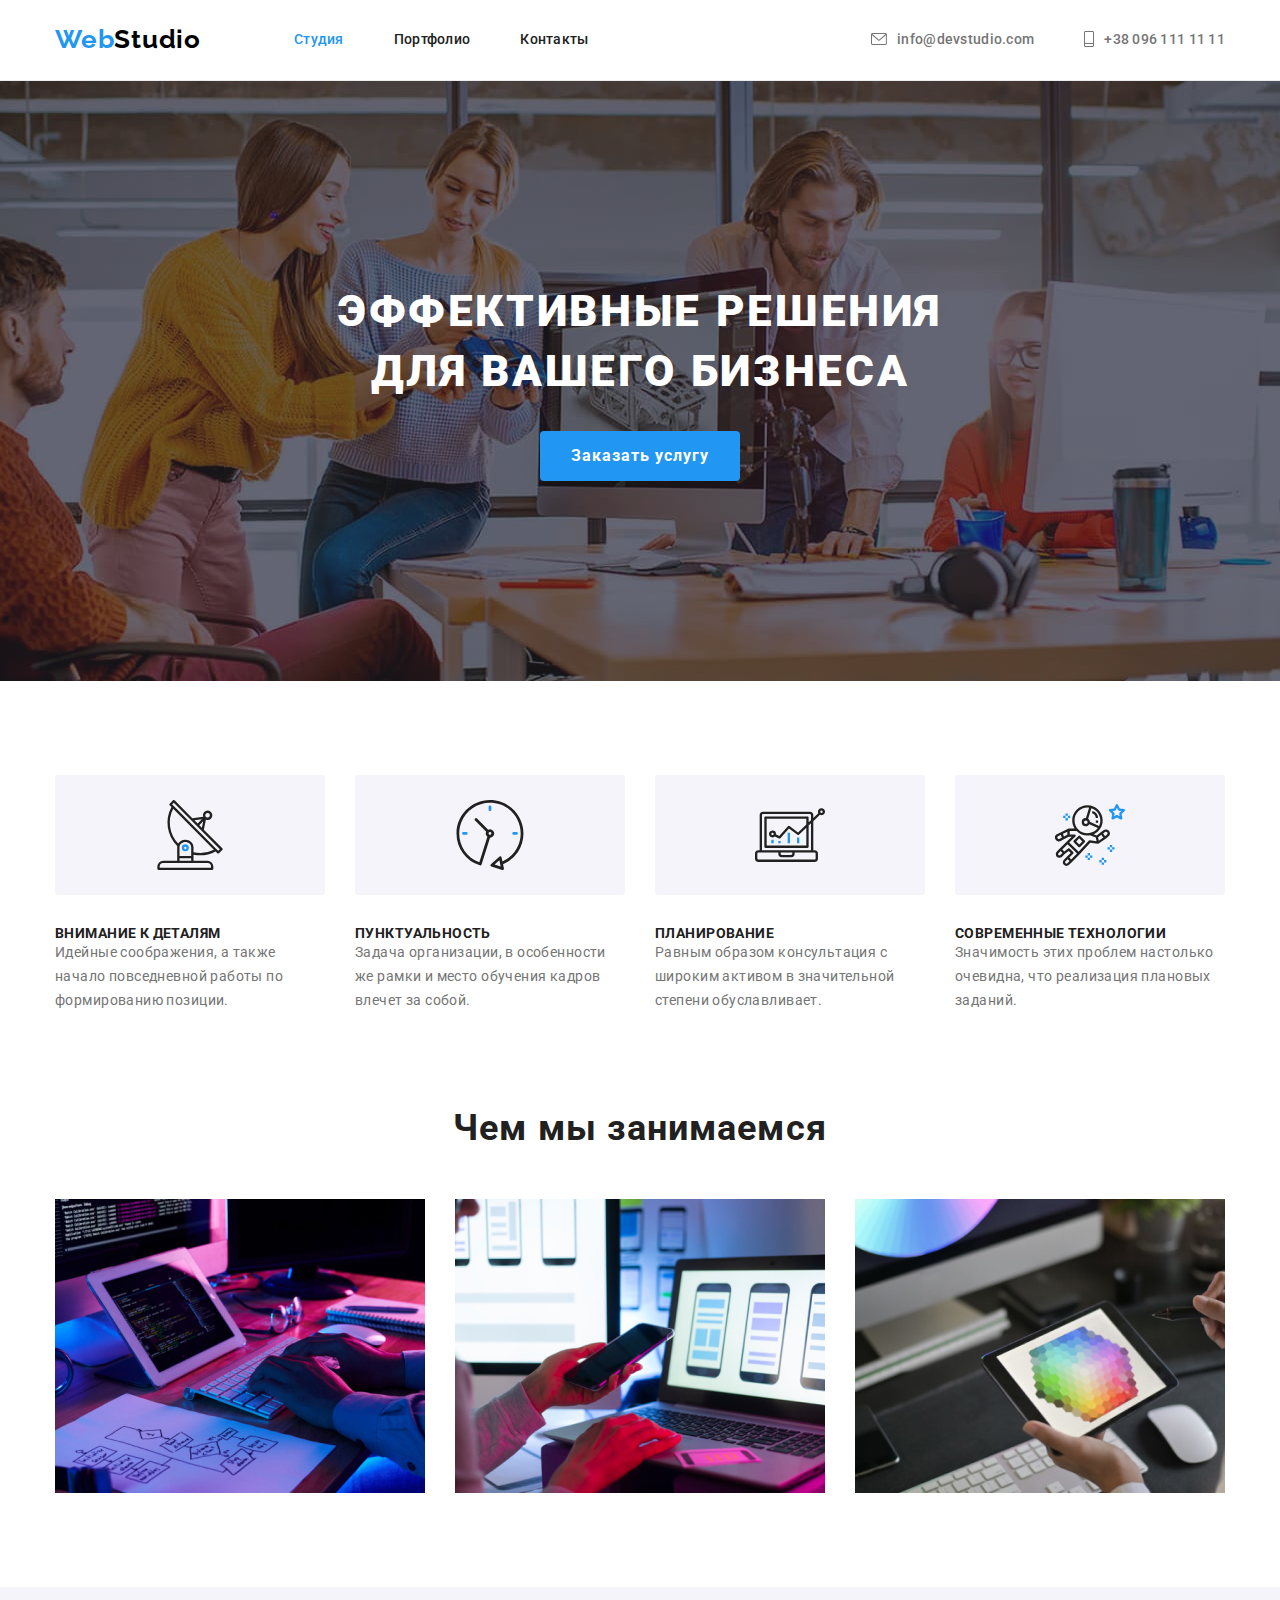
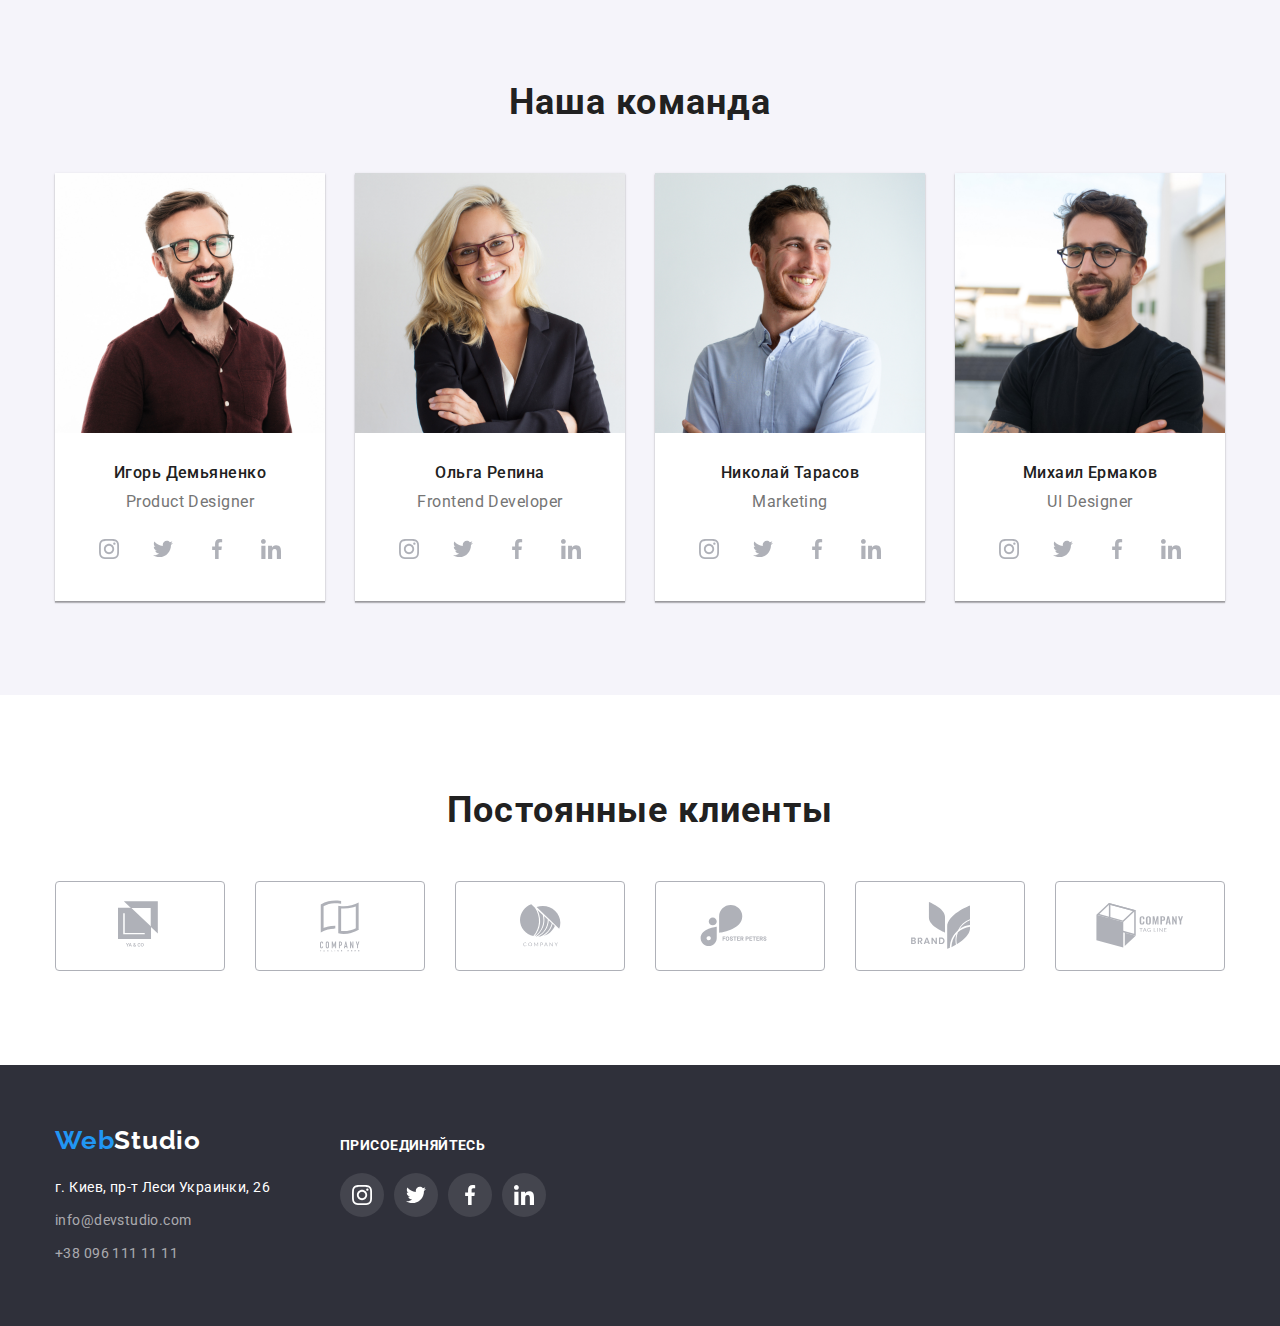
==== commit e60fad59: "adds styles to icons" ====
--- a/index.html
+++ b/index.html
@@ -48,7 +48,7 @@
    
           <ul class="address-list list">
            <li class="address-list-item">
-              <a class="address-list-link link address-light-theme" href="mailto:info@devstudio.com">
+              <a class="address-list-link link address-light-theme"  href="mailto:info@devstudio.com">
                 <svg class="contacts-icon mail-icon">
                   <use href="./images/symbol-defs.svg#icon-mail" ></use>
                 </svg> info@devstudio.com
@@ -219,28 +219,28 @@
               <p lang="en" class="staff-proffession">Frontend Developer</p>
             </div>
             <ul class="social-media list">
-              <li>
+              <li class="social-media-item">
                 <a class="social-media-link link" href="">
                  <svg class="social-media-icons insta">
                   <use href="./images/symbol-defs.svg#icon-instagram"></use>
                  </svg>
                 </a>
               </li>
-              <li>
+              <li class="social-media-item">
                 <a class="social-media-link link" href="">
                   <svg class="social-media-icons twitter">
                     <use href="./images/symbol-defs.svg#icon-twitter"></use>
                    </svg>
                 </a>
               </li>
-              <li>
+              <li class="social-media-item">
                 <a class="social-media-link link" href="">
                   <svg class="social-media-icons fb">
                     <use href="./images/symbol-defs.svg#icon-facebook"></use>
                    </svg>
                 </a>
               </li>
-              <li>
+              <li class="social-media-item">
                 <a class="social-media-link link" href="">
                   <svg class="social-media-icons linkedin">
                     <use href="./images/symbol-defs.svg#icon-linkedin"></use>
@@ -396,11 +396,13 @@
 
     <footer class="footer">
       
-      <section class="footer-container container">
+      <section class="footer-container ">
 
         <h2 hidden>Adress</h2>
 
-        <div class="footer-nav">
+        <div class="container">
+
+          <div class="footer-nav">
 
           <nav class="navigation">
 
@@ -428,7 +430,48 @@
 
           </address>
 
-        </div>
+          </div>
+
+          <div class="social">
+
+           <h2 class="title"> ПРИСОЕДИНЯЙТЕСЬ</h2>
+
+           <ul class="social-media list">
+            <li class="social-media-item">
+              <a class="social-media-link link" href="">
+               <svg class="social-media-icons insta">
+                <use href="./images/symbol-defs.svg#icon-instagram"></use>
+               </svg>
+              </a>
+            </li>
+            <li class="social-media-item">
+              <a class="social-media-link link" href="">
+                <svg class="social-media-icons twitter">
+                  <use href="./images/symbol-defs.svg#icon-twitter"></use>
+                 </svg>
+              </a>
+            </li>
+            <li class="social-media-item">
+              <a class="social-media-link link" href="">
+                <svg class="social-media-icons fb">
+                  <use href="./images/symbol-defs.svg#icon-facebook"></use>
+                 </svg>
+              </a>
+            </li>
+            <li class="social-media-item">
+              <a class="social-media-link link" href="">
+                <svg class="social-media-icons linkedin">
+                  <use href="./images/symbol-defs.svg#icon-linkedin"></use>
+                 </svg>
+              </a>
+            </li>
+          </ul>
+        </li>
+
+      </ul>
+
+          </div> 
+       </div>
 
       </section>
     </footer>
--- a/css/styles.css
+++ b/css/styles.css
@@ -178,7 +178,7 @@
 
 .contacts-icon {
   margin-right: 10px;
-  fill: var(--main-text-color);
+  fill: currentColor;
 }
 
 .phone-icon {
@@ -189,11 +189,6 @@
 .mail-icon {
   width: 16px;
   height: 12px;
-}
-
-.contacts-icon:hover,
-.contacts-icon:focus {
-  fill: var(--accent-color);
 }
 
 /* ============ END HEADER ============ */
@@ -359,12 +354,7 @@
 .social-media-icons {
   width: 20px;
   height: 20px;
-  fill: var(--icons-color);
-}
-
-.social-media-icons:hover,
-.social-media-icons:focus {
-  fill: var(--dark-theme-color);
+  fill: currentColor;
 }
 
 .social-media-link {
@@ -375,6 +365,7 @@
   height: 44px;
   border-radius: 50%;
   margin: 0auto;
+  color: var(--icons-color);
 }
 
 .social-media-link:hover,
@@ -382,7 +373,7 @@
   width: 44px;
   height: 44px;
   background-color: var(--accent-color);
-  border-radius: 50%;
+  color: var(--dark-theme-color);
 }
 
 /* ============ END TEAM ============ */
@@ -400,15 +391,6 @@
   justify-content: space-between;
   margin: 0 auto;
   margin-top: 50px;
-}
-
-.clients-logo {
-  fill: var(--icons-color);
-}
-
-.clients-logo:hover,
-.clients-logo:focus {
-  fill: var(--accent-color);
 }
 
 .logo-1 {
@@ -448,12 +430,18 @@
   width: 170px;
   height: 90px;
   border: 1px solid var(--icons-color);
+  color: var(--icons-color);
   border-radius: 4px;
 }
 
 .clients-list-link:hover,
 .clients-list-link:focus {
   border: 1px solid var(--accent-color);
+  color: var(--accent-color);
+}
+
+.clients-logo {
+  fill: currentColor;
 }
 
 /* ============ END CLIENTS ============ */
@@ -466,6 +454,10 @@
   background-color: #2f303a;
 }
 
+.footer .container {
+  display: flex;
+}
+
 .logo-studio-light {
   color: var(--dark-theme-color);
 }
@@ -491,6 +483,47 @@
 
 .footer .address-list-item:not(:first-child) {
   margin-top: 9px;
+}
+
+.footer .title {
+  font-family: "Roboto", sans-serif;
+  font-weight: 700;
+  font-size: 14px;
+  line-height: 1.142;
+  letter-spacing: 0.03em;
+  color: var(--dark-theme-color);
+  text-align: start;
+}
+
+.social {
+  padding-top: 12px;
+  margin-left: 70px;
+}
+
+.footer .social-media {
+  width: 100%;
+  height: 44px;
+  margin-top: 20px;
+}
+
+.footer .social-media-link {
+  width: 44px;
+  height: 44px;
+  border-radius: 50%;
+  background-color: rgba(255, 255, 255, 0.1);
+}
+
+.footer .social-media-item + .social-media-item {
+  margin-left: 10px;
+}
+
+.footer .social-media-link:hover,
+.footer .social-media-link:focus {
+  background-color: var(--accent-color);
+}
+
+.footer .social-media-icons {
+  fill: var(--dark-theme-color);
 }
 
 /* ============ END FOOTER ============ */
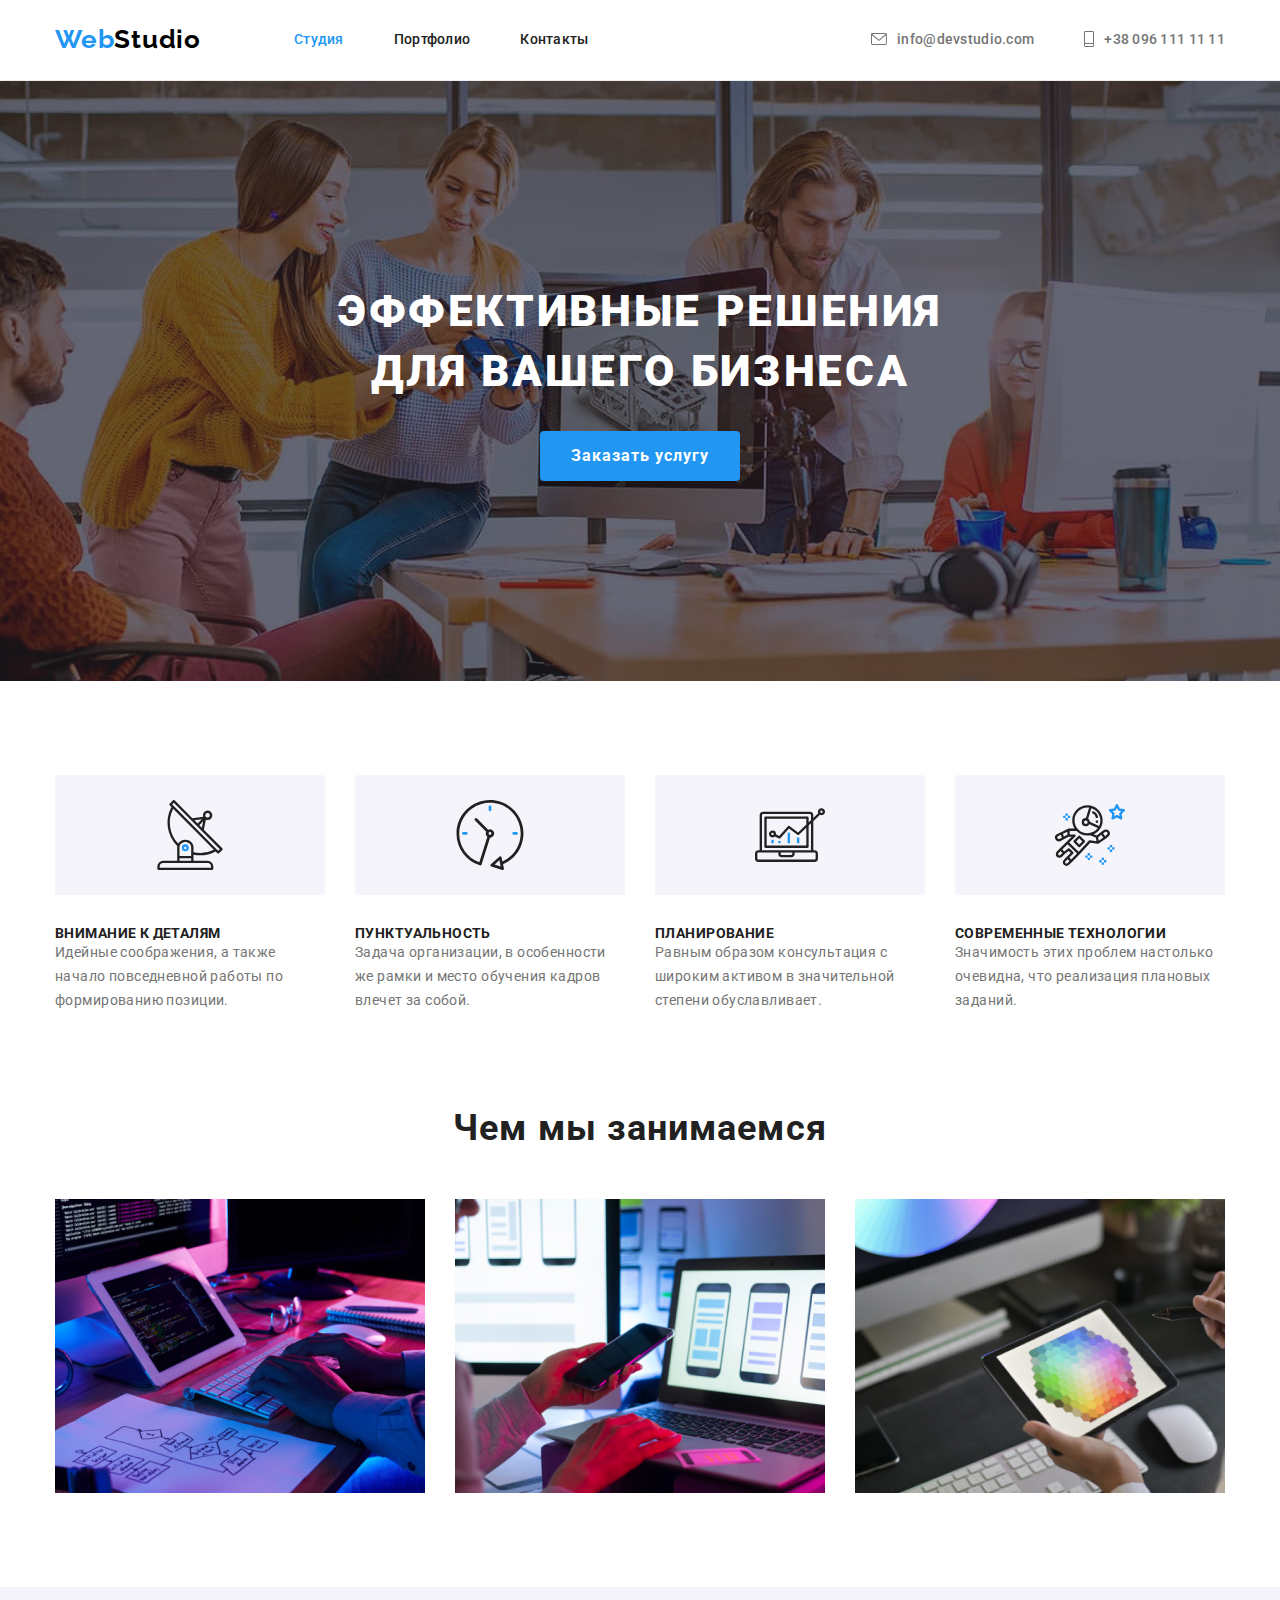
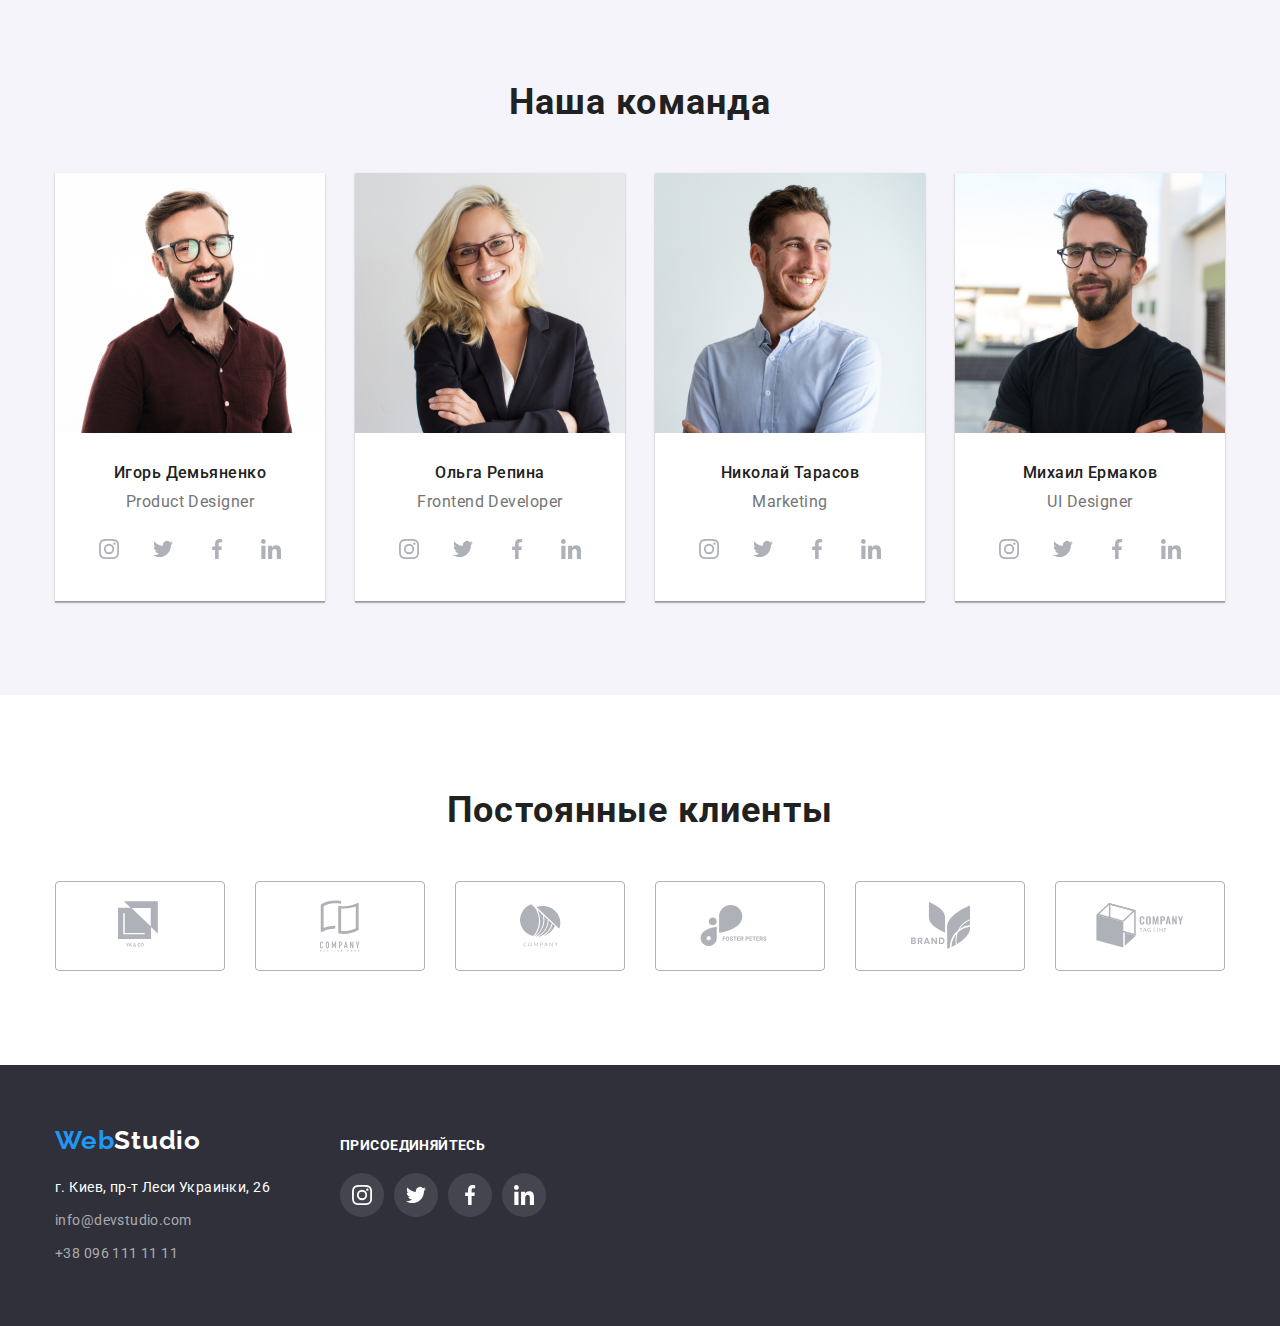
==== commit 4dd65224: "fixes code in footer section" ====
--- a/index.html
+++ b/index.html
@@ -392,9 +392,9 @@
       
     </main>
 
-    <!--FOOTER-->
-
-    <footer class="footer">
+     <!--FOOTER-->
+
+     <footer class="footer">
       
       <section class="footer-container ">
 
@@ -465,11 +465,6 @@
                  </svg>
               </a>
             </li>
-          </ul>
-        </li>
-
-      </ul>
-
           </div> 
        </div>
 
--- a/css/styles.css
+++ b/css/styles.css
@@ -617,4 +617,9 @@
   border-color: #eeeeee;
 }
 
+.work-list-link:hover,
+.work-list-link:focus {
+  box-shadow: 0px 1px 1px rgba(0, 0, 0, 0.12), 0px 4px 4px rgba(0, 0, 0, 0.06), 1px 4px 6px rgba(0, 0, 0, 0.16);
+}
+
 /* ============ END PORTFOLIO PAGE ============ */
